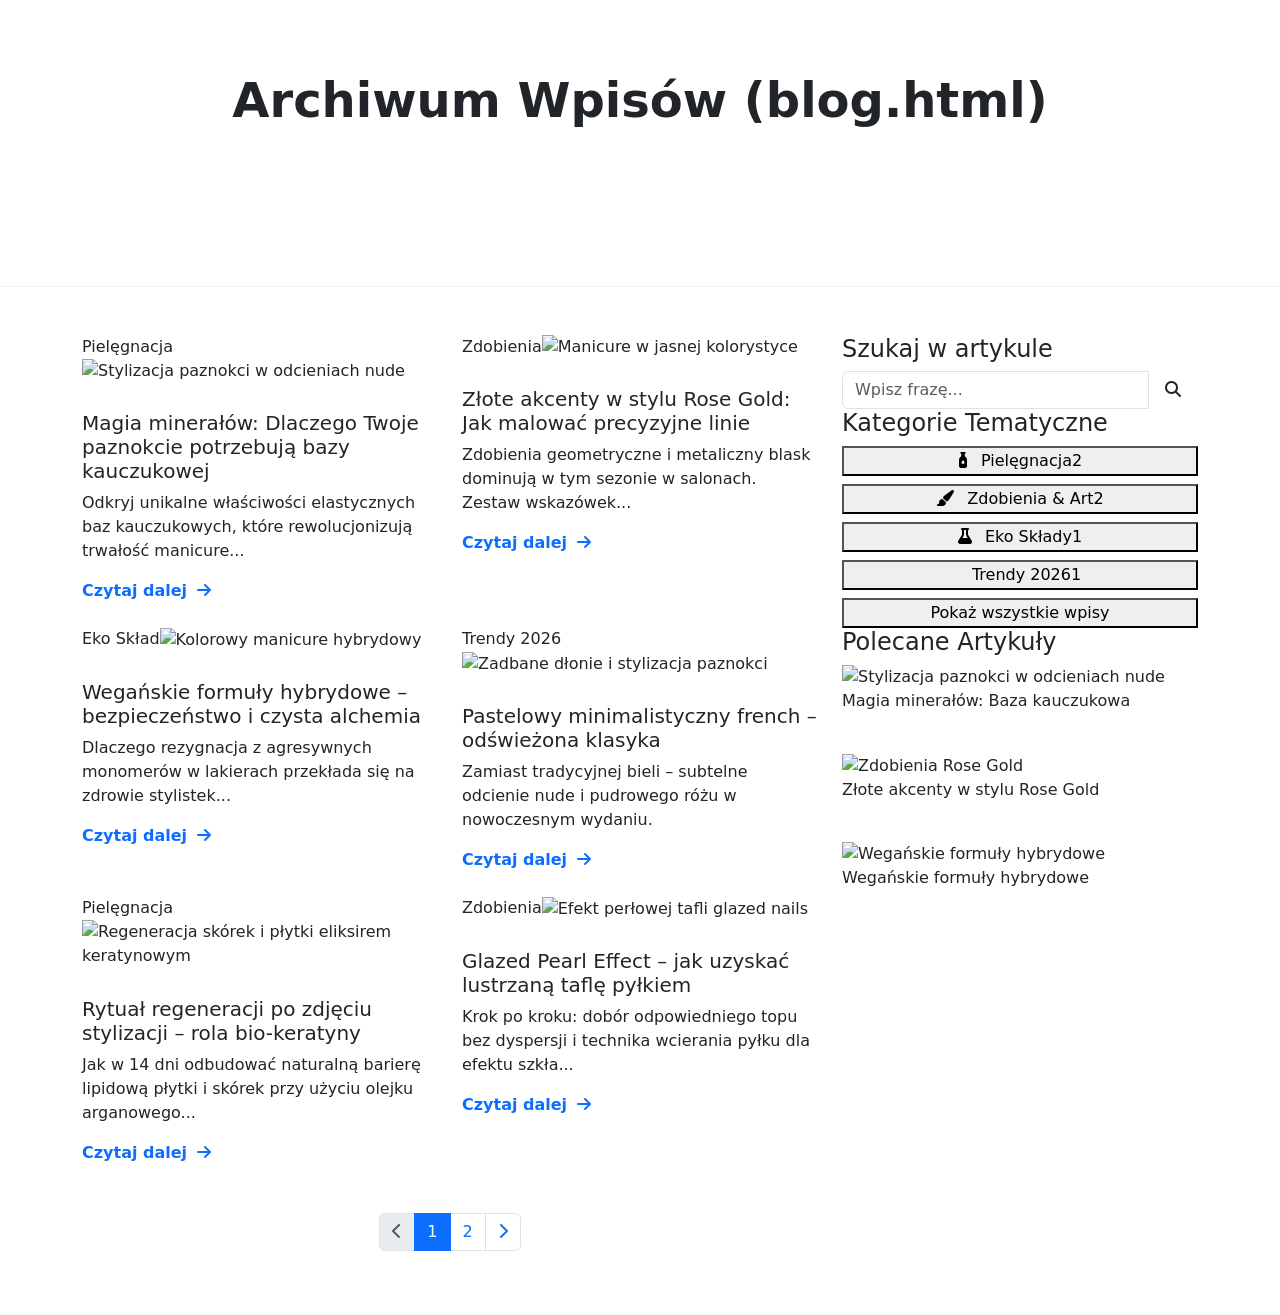
==== blog.html @ ef53402e "Add files via upload" ====
<!DOCTYPE html>
<html lang="pl">
<head>
    <meta charset="UTF-8">
    <meta name="viewport" content="width=device-width, initial-scale=1.0">
    <title>Blog – Nailchemy</title>
    <meta name="description" content="Porady, inspiracje i wiedza o pielęgnacji oraz stylizacji paznokci na blogu Nailchemy.">

    <!-- Bootstrap 5 CSS -->
    <link href="https://cdn.jsdelivr.net/npm/bootstrap@5.3.2/dist/css/bootstrap.min.css" rel="stylesheet">
    <!-- FontAwesome -->
    <link rel="stylesheet" href="https://cdnjs.cloudflare.com/ajax/libs/font-awesome/6.4.2/css/all.min.css">
    <!-- Google Fonts -->
    <link rel="preconnect" href="https://fonts.googleapis.com">
    <link rel="preconnect" href="https://fonts.gstatic.com" crossorigin>
    <!-- Style całej strony (jeden wspólny plik) -->
    <link rel="stylesheet" href="css/style.css">

    <meta property="og:type" content="website">
    <meta property="og:title" content="Blog – Nailchemy">
    <meta property="og:description" content="Porady, inspiracje i wiedza o pielęgnacji oraz stylizacji paznokci na blogu Nailchemy.">
    <meta property="og:image" content="https://images.unsplash.com/photo-1632345031435-8727f6897d53?auto=format&amp;fit=crop&amp;w=1200&amp;q=80">
<script type="application/ld+json">{"@context": "https://schema.org", "@type": "Blog", "name": "Blog Nailchemy", "url": "https://nailchemy.pl/blog.html"}</script>
</head>
<body data-page="blog">

    <!-- NAVBAR + panele Kategorie / Koszyk (wstawiane przez js/navbar.js) -->
    <script src="js/navbar.js"></script>

    <!-- ===== TREŚĆ STRONY ===== -->
        <header class="py-5 text-center" style="background: linear-gradient(180deg, rgba(44,34,38,0.7) 0%, var(--bg-dark) 100%); border-bottom: 1px solid rgba(191,142,160,0.15);">
            <div class="container py-4">
                <h1 class="display-5 fw-bold text-accent mb-2">Archiwum Wpisów (blog.html)</h1>
                <p class="lead text-white-50 mx-auto" style="max-width: 650px;">Kompendium wiedzy o nauce paznokci, profesjonalnych zabiegach oraz aktualnych trendach w świecie manicure.</p>
            </div>
        </header>
    
        <main class="container py-5">
            <div class="row g-4">
                <div class="col-lg-8">
                    <div class="row g-4">
                        <!-- Karta 1 -->
                        <div class="col-md-6">
                            <div class="card-alchemy" data-blog-category="pielęgnacja">
                                <div class="card-alchemy-img-wrap"><span class="card-badge">Pielęgnacja</span><img src="img/14.jpg" alt="Stylizacja paznokci w odcieniach nude"></div>
                                <div class="card-alchemy-body">
                                    <div class="text-white-50 mb-2" style="font-size: 0.85rem;"><span><i class="fa-regular fa-calendar me-1"></i> 5 marca 2026</span></div>
                                    <h3 class="card-alchemy-title h5">Magia minerałów: Dlaczego Twoje paznokcie potrzebują bazy kauczukowej</h3>
                                    <p class="card-alchemy-text">Odkryj unikalne właściwości elastycznych baz kauczukowych, które rewolucjonizują trwałość manicure...</p>
                                    <div class="card-alchemy-footer"><a class="text-accent fw-bold text-decoration-none cursor-pointer" href="single.html">Czytaj dalej <i class="fa-solid fa-arrow-right ms-1"></i></a></div>
                                </div>
                            </div>
                        </div>
                        <!-- Karta 2 -->
                        <div class="col-md-6">
                            <div class="card-alchemy" data-blog-category="zdobienia">
                                <div class="card-alchemy-img-wrap"><span class="card-badge">Zdobienia</span><img src="img/10.jpg" alt="Manicure w jasnej kolorystyce"></div>
                                <div class="card-alchemy-body">
                                    <div class="text-white-50 mb-2" style="font-size: 0.85rem;"><span><i class="fa-regular fa-calendar me-1"></i> 28 lutego 2026</span></div>
                                    <h3 class="card-alchemy-title h5">Złote akcenty w stylu Rose Gold: Jak malować precyzyjne linie</h3>
                                    <p class="card-alchemy-text">Zdobienia geometryczne i metaliczny blask dominują w tym sezonie w salonach. Zestaw wskazówek...</p>
                                    <div class="card-alchemy-footer"><a class="text-accent fw-bold text-decoration-none cursor-pointer" href="single-2.html">Czytaj dalej <i class="fa-solid fa-arrow-right ms-1"></i></a></div>
                                </div>
                            </div>
                        </div>
                        <!-- Karta 3 -->
                        <div class="col-md-6">
                            <div class="card-alchemy" data-blog-category="eko-składy">
                                <div class="card-alchemy-img-wrap"><span class="card-badge">Eko Skład</span><img src="img/20.jpg" alt="Kolorowy manicure hybrydowy"></div>
                                <div class="card-alchemy-body">
                                    <div class="text-white-50 mb-2" style="font-size: 0.85rem;"><span><i class="fa-regular fa-calendar me-1"></i> 20 lutego 2026</span></div>
                                    <h3 class="card-alchemy-title h5">Wegańskie formuły hybrydowe – bezpieczeństwo i czysta alchemia</h3>
                                    <p class="card-alchemy-text">Dlaczego rezygnacja z agresywnych monomerów w lakierach przekłada się na zdrowie stylistek...</p>
                                    <div class="card-alchemy-footer"><a class="text-accent fw-bold text-decoration-none cursor-pointer" href="single-3.html">Czytaj dalej <i class="fa-solid fa-arrow-right ms-1"></i></a></div>
                                </div>
                            </div>
                        </div>
                        <!-- Karta 4 -->
                        <div class="col-md-6">
                            <div class="card-alchemy" data-blog-category="trendy">
                                <div class="card-alchemy-img-wrap"><span class="card-badge">Trendy 2026</span><img src="img/3.jpeg" alt="Zadbane dłonie i stylizacja paznokci"></div>
                                <div class="card-alchemy-body">
                                    <div class="text-white-50 mb-2" style="font-size: 0.85rem;"><span><i class="fa-regular fa-calendar me-1"></i> 14 lutego 2026</span></div>
                                    <h3 class="card-alchemy-title h5">Pastelowy minimalistyczny french – odświeżona klasyka</h3>
                                    <p class="card-alchemy-text">Zamiast tradycyjnej bieli – subtelne odcienie nude i pudrowego różu w nowoczesnym wydaniu.</p>
                                    <div class="card-alchemy-footer"><a class="text-accent fw-bold text-decoration-none cursor-pointer" href="single.html">Czytaj dalej <i class="fa-solid fa-arrow-right ms-1"></i></a></div>
                                </div>
                            </div>
                        </div>
                        <!-- Karta 5 -->
                        <div class="col-md-6">
                            <div class="card-alchemy" data-blog-category="pielęgnacja">
                                <div class="card-alchemy-img-wrap"><span class="card-badge">Pielęgnacja</span><img src="img/7.jpeg" alt="Regeneracja skórek i płytki eliksirem keratynowym"></div>
                                <div class="card-alchemy-body">
                                    <div class="text-white-50 mb-2" style="font-size: 0.85rem;"><span><i class="fa-regular fa-calendar me-1"></i> 6 lutego 2026</span></div>
                                    <h3 class="card-alchemy-title h5">Rytuał regeneracji po zdjęciu stylizacji – rola bio-keratyny</h3>
                                    <p class="card-alchemy-text">Jak w 14 dni odbudować naturalną barierę lipidową płytki i skórek przy użyciu olejku arganowego...</p>
                                    <div class="card-alchemy-footer"><a class="text-accent fw-bold text-decoration-none cursor-pointer" href="single.html">Czytaj dalej <i class="fa-solid fa-arrow-right ms-1"></i></a></div>
                                </div>
                            </div>
                        </div>
                        <!-- Karta 6 -->
                        <div class="col-md-6">
                            <div class="card-alchemy" data-blog-category="zdobienia">
                                <div class="card-alchemy-img-wrap"><span class="card-badge">Zdobienia</span><img src="img/27.jpg" alt="Efekt perłowej tafli glazed nails"></div>
                                <div class="card-alchemy-body">
                                    <div class="text-white-50 mb-2" style="font-size: 0.85rem;"><span><i class="fa-regular fa-calendar me-1"></i> 29 stycznia 2026</span></div>
                                    <h3 class="card-alchemy-title h5">Glazed Pearl Effect – jak uzyskać lustrzaną taflę pyłkiem</h3>
                                    <p class="card-alchemy-text">Krok po kroku: dobór odpowiedniego topu bez dyspersji i technika wcierania pyłku dla efektu szkła...</p>
                                    <div class="card-alchemy-footer"><a class="text-accent fw-bold text-decoration-none cursor-pointer" href="single-2.html">Czytaj dalej <i class="fa-solid fa-arrow-right ms-1"></i></a></div>
                                </div>
                            </div>
                        </div>
                    </div>
    
                    <nav aria-label="Paginacja" class="mt-5">
                        <ul class="pagination justify-content-center">
                            <li class="page-item disabled"><a class="page-link" href="#"><i class="fa-solid fa-chevron-left"></i></a></li>
                            <li class="page-item active"><a class="page-link" href="#">1</a></li>
                            <li class="page-item"><a class="page-link" href="#">2</a></li>
                            <li class="page-item"><a class="page-link" href="#"><i class="fa-solid fa-chevron-right"></i></a></li>
                        </ul>
                    </nav>
                </div>
    
                <!-- Pasek Boczny (<aside>) -->
                <div class="col-lg-4">
                    <div class="sidebar-box">
                        <h4 class="sidebar-title">Szukaj w artykule</h4>
                        <div class="input-group">
                            <input type="text" class="form-control" placeholder="Wpisz frazę...">
                            <button class="btn btn-hero-solid px-3" type="button"><i class="fa-solid fa-magnifying-glass"></i></button>
                        </div>
                    </div>
    
                    <div class="sidebar-box">
                        <h4 class="sidebar-title">Kategorie Tematyczne</h4>
                        <div class="d-flex flex-column gap-2">
                            <button type="button" class="category-badge-item blog-category-filter" data-blog-filter="pielęgnacja"><span><i class="fa-solid fa-bottle-droplet me-2 text-accent"></i> Pielęgnacja</span><span class="badge-count">2</span></button>
                            <button type="button" class="category-badge-item blog-category-filter" data-blog-filter="zdobienia"><span><i class="fa-solid fa-paint-brush me-2 text-accent"></i> Zdobienia & Art</span><span class="badge-count">2</span></button>
                            <button type="button" class="category-badge-item blog-category-filter" data-blog-filter="eko-składy"><span><i class="fa-solid fa-flask me-2 text-accent"></i> Eko Składy</span><span class="badge-count">1</span></button>
                            <button type="button" class="category-badge-item blog-category-filter" data-blog-filter="trendy"><span><i class="fa-solid fa-sparkles me-2 text-accent"></i> Trendy 2026</span><span class="badge-count">1</span></button>
                            <button type="button" class="blog-category-clear" data-blog-filter="all">Pokaż wszystkie wpisy</button>
                        </div>
                    </div>
    
                    <div class="sidebar-box">
                        <h4 class="sidebar-title">Polecane Artykuły</h4>
                        <div class="sidebar-featured-item mb-3" onclick="location.href='single.html'">
                            <img src="img/16.jpg" class="sidebar-featured-img" alt="Stylizacja paznokci w odcieniach nude">
                            <div><div class="sidebar-featured-title">Magia minerałów: Baza kauczukowa</div><small class="text-white-50">5 marca 2026</small></div>
                        </div>
                        <div class="sidebar-featured-item mb-3" onclick="location.href='single-2.html'">
                            <img src="img/23.jpeg" class="sidebar-featured-img" alt="Zdobienia Rose Gold">
                            <div><div class="sidebar-featured-title">Złote akcenty w stylu Rose Gold</div><small class="text-white-50">28 lutego 2026</small></div>
                        </div>
                        <div class="sidebar-featured-item" onclick="location.href='single-3.html'">
                            <img src="img/1.jpg" class="sidebar-featured-img" alt="Wegańskie formuły hybrydowe">
                            <div><div class="sidebar-featured-title">Wegańskie formuły hybrydowe</div><small class="text-white-50">20 lutego 2026</small></div>
                        </div>
                    </div>
                </div>
            </div>
        </main>

    <!-- STOPKA (wstawiana przez js/footer.js) -->
    <script src="js/footer.js"></script>

    <!-- Bootstrap 5 JS -->
    <script src="https://cdn.jsdelivr.net/npm/bootstrap@5.3.2/dist/js/bootstrap.bundle.min.js"></script>
    <!-- Wspólne skrypty (modal powiadomień, helpery) -->
    <script src="js/main.js"></script>
    <script src="js/cart.js"></script>
    <script src="js/blog.js"></script>
</body>
</html>
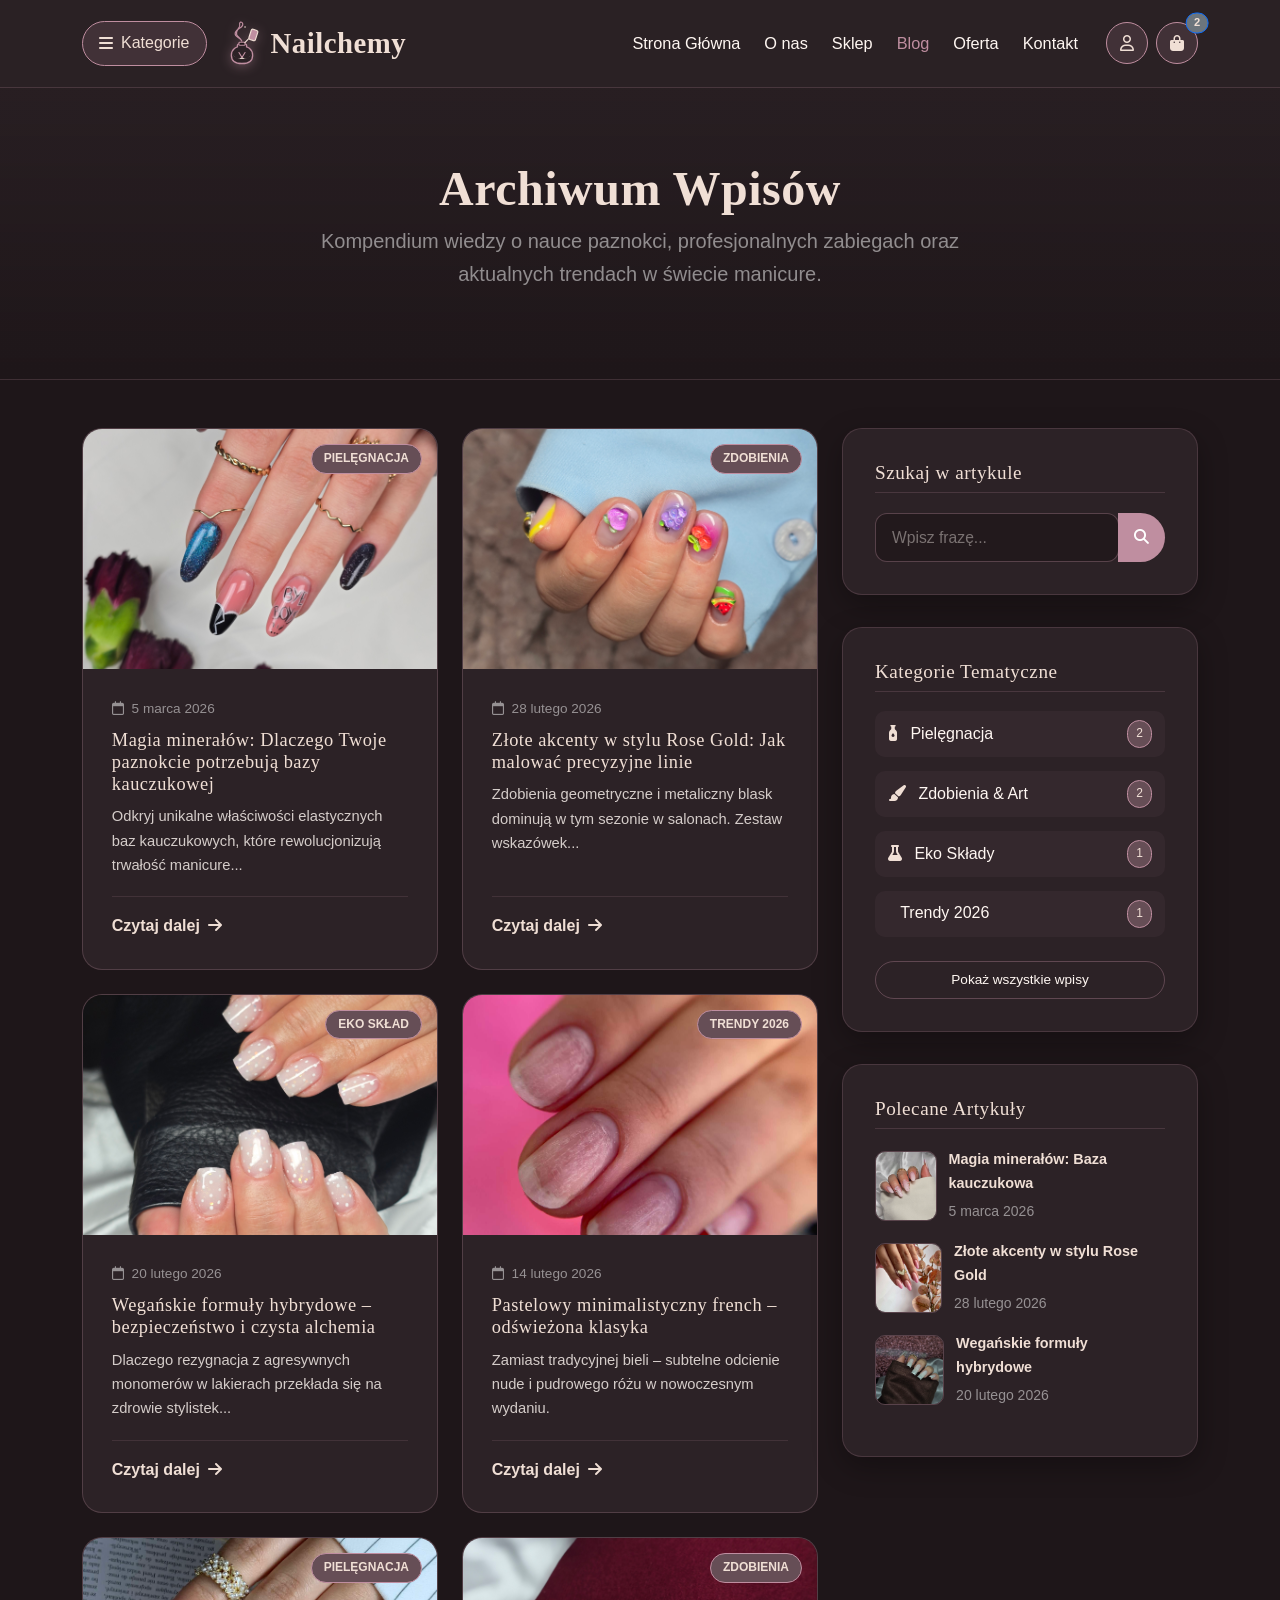
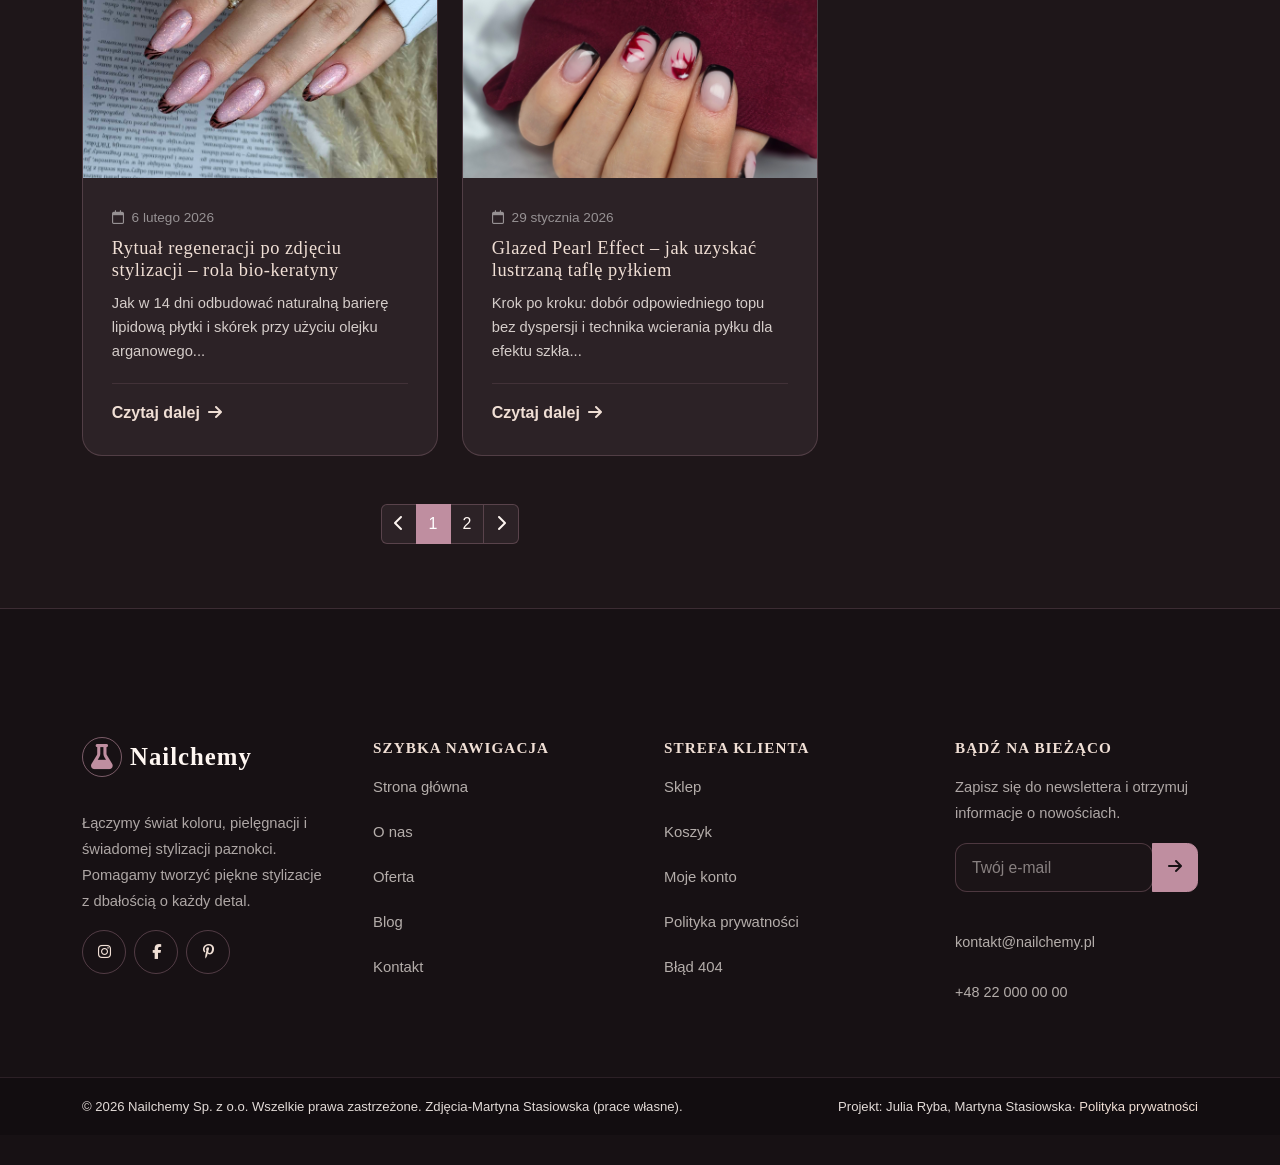
==== commit 9ec1f895: "blog naprawiony" ====
--- a/blog.html
+++ b/blog.html
@@ -30,7 +30,7 @@
     <!-- ===== TREŚĆ STRONY ===== -->
         <header class="py-5 text-center" style="background: linear-gradient(180deg, rgba(44,34,38,0.7) 0%, var(--bg-dark) 100%); border-bottom: 1px solid rgba(191,142,160,0.15);">
             <div class="container py-4">
-                <h1 class="display-5 fw-bold text-accent mb-2">Archiwum Wpisów (blog.html)</h1>
+                <h1 class="display-5 fw-bold text-accent mb-2">Archiwum Wpisów</h1>
                 <p class="lead text-white-50 mx-auto" style="max-width: 650px;">Kompendium wiedzy o nauce paznokci, profesjonalnych zabiegach oraz aktualnych trendach w świecie manicure.</p>
             </div>
         </header>
--- a/css/style.css
+++ b/css/style.css
@@ -0,0 +1,2040 @@
+:root {
+    --primary-color: #BF8EA0;   /* Rose Dusty Gold */
+    --secondary-color: #664E56; /* Deep Warm Plum */
+    --accent-color: #F0DFD5;    /* Soft Cream Nude */
+    --text-color: #fff7f2;      /* Soft Silk Off-White */
+    --bg-dark: #1E1619;         /* Deep Background */
+    --bg-card: #2C2226;         /* Card Background */
+    --bg-glass: rgba(44, 34, 38, 0.94);
+    --font-heading: 'Palatino', 'URW Palladio L', serif;
+    --font-body: 'Gill Sans', 'Gill Sans MT', Calibri, sans-serif;
+    --transition-smooth: all 0.35s cubic-bezier(0.4, 0, 0.2, 1);
+    --box-shadow-glow: 0 10px 30px rgba(191, 142, 160, 0.25);
+}
+
+html {
+    scroll-behavior: smooth;
+    font-size: 16px;
+}
+
+body {
+    background-color: var(--bg-dark);
+    color: var(--text-color);
+    font-family: var(--font-body);
+    line-height: 1.65;
+    overflow-x: hidden;
+}
+
+h1, h2, h3, h4, h5, h6, .navbar-brand {
+    font-family: var(--font-heading);
+    color: var(--text-color);
+    letter-spacing: 0.5px;
+}
+
+p {
+    color: rgba(255, 247, 242, 0.88);
+}
+
+.text-accent {
+    color: var(--accent-color) !important;
+}
+
+.text-primary-brand {
+    color: var(--primary-color) !important;
+}
+
+/* Sekcja Title Wrapper */
+.section-title-wrapper {
+    text-align: center;
+    margin-bottom: 3.5rem;
+    position: relative;
+}
+
+.section-title-wrapper h2 {
+    font-size: 2.3rem;
+    font-weight: 700;
+    display: inline-block;
+    position: relative;
+}
+
+.section-title-wrapper h2::after {
+    content: '';
+    display: block;
+    width: 65px;
+    height: 3px;
+    background: linear-gradient(90deg, var(--primary-color), var(--accent-color));
+    margin: 12px auto 0 auto;
+    border-radius: 2px;
+}
+
+/* Nawigacja Główna */
+.navbar-custom {
+    background-color: var(--bg-glass);
+    backdrop-filter: blur(12px);
+    -webkit-backdrop-filter: blur(12px);
+    border-bottom: 1px solid rgba(191, 142, 160, 0.2);
+    padding: 0.9rem 0;
+    transition: var(--transition-smooth);
+    z-index: 1040;
+}
+
+.btn-categories-trigger {
+    background: rgba(191, 142, 160, 0.15);
+    border: 1px solid var(--primary-color);
+    color: var(--accent-color);
+    padding: 8px 16px;
+    border-radius: 50px;
+    font-weight: 500;
+    display: inline-flex;
+    align-items: center;
+    gap: 8px;
+    transition: var(--transition-smooth);
+    cursor: pointer;
+}
+
+.btn-categories-trigger:hover {
+    background: var(--primary-color);
+    color: #fff;
+    box-shadow: 0 4px 15px rgba(191, 142, 160, 0.3);
+}
+
+.brand-logo-svg {
+    width: 38px;
+    height: 48px;
+    display: inline-block;
+    vertical-align: middle;
+    filter: drop-shadow(0 2px 6px rgba(191, 142, 160, 0.4));
+    transition: var(--transition-smooth);
+}
+
+.navbar-brand:hover .brand-logo-svg {
+    transform: scale(1.08) rotate(-3deg);
+    filter: drop-shadow(0 0 12px rgba(240, 223, 213, 0.7));
+}
+
+.navbar-brand {
+    font-size: 1.8rem;
+    font-weight: 700;
+    color: var(--accent-color) !important;
+    display: flex;
+    align-items: center;
+    gap: 10px;
+    cursor: pointer;
+}
+
+.nav-link {
+    color: var(--text-color) !important;
+    font-size: 1.02rem;
+    font-weight: 500;
+    margin: 0 4px;
+    cursor: pointer;
+    transition: var(--transition-smooth);
+}
+
+.nav-link:hover, .nav-link.active {
+    color: var(--accent-color) !important;
+}
+
+/* Ikony Akcji E-Commerce w Navbarze (Konto & Koszyk z badge '2') */
+.nav-ecommerce-icon {
+    background: rgba(191, 142, 160, 0.15);
+    border: 1px solid var(--primary-color);
+    color: var(--accent-color);
+    width: 42px;
+    height: 42px;
+    border-radius: 50%;
+    display: inline-flex;
+    align-items: center;
+    justify-content: center;
+    transition: var(--transition-smooth);
+    text-decoration: none;
+    cursor: pointer;
+}
+
+.nav-ecommerce-icon:hover {
+    background: var(--primary-color);
+    color: #fff;
+    box-shadow: 0 4px 15px rgba(191, 142, 160, 0.3);
+    transform: translateY(-2px);
+}
+
+/* Offcanvas Drawers */
+.offcanvas-custom {
+    background-color: var(--bg-card);
+    color: var(--text-color);
+    border-color: rgba(191, 142, 160, 0.3);
+    width: 380px !important;
+    max-width: 85vw;
+}
+
+.offcanvas-header {
+    border-bottom: 1px solid rgba(191, 142, 160, 0.25);
+    padding: 1.5rem;
+    background-color: rgba(30, 22, 25, 0.5);
+}
+
+.offcanvas-title {
+    font-family: var(--font-heading);
+    color: var(--accent-color);
+    font-size: 1.35rem;
+    display: flex;
+    align-items: center;
+    gap: 10px;
+}
+
+.category-group-title {
+    font-family: var(--font-heading);
+    color: var(--accent-color);
+    font-size: 1.05rem;
+    font-weight: 700;
+    margin-top: 1rem;
+    margin-bottom: 0.5rem;
+    padding-bottom: 4px;
+    border-bottom: 1px solid rgba(191, 142, 160, 0.2);
+    display: flex;
+    align-items: center;
+    gap: 8px;
+}
+
+.category-item-link {
+    color: rgba(255, 247, 242, 0.85);
+    text-decoration: none;
+    display: block;
+    padding: 6px 10px;
+    border-radius: 8px;
+    font-size: 0.92rem;
+    transition: var(--transition-smooth);
+    cursor: pointer;
+}
+
+.category-item-link:hover {
+    background: rgba(191, 142, 160, 0.15);
+    color: var(--accent-color);
+    padding-left: 14px;
+}
+
+/* Cart Drawer Items */
+.cart-drawer-item {
+    display: flex;
+    align-items: center;
+    gap: 14px;
+    padding: 14px 0;
+    border-bottom: 1px solid rgba(191, 142, 160, 0.15);
+}
+
+.cart-drawer-img {
+    width: 65px;
+    height: 65px;
+    border-radius: 12px;
+    object-fit: cover;
+    border: 1px solid rgba(191, 142, 160, 0.3);
+}
+
+.cart-drawer-info {
+    flex-grow: 1;
+}
+
+.cart-drawer-name {
+    font-size: 0.95rem;
+    font-weight: 600;
+    color: var(--accent-color);
+    margin-bottom: 3px;
+}
+
+.cart-drawer-price {
+    font-size: 0.9rem;
+    color: var(--text-color);
+}
+
+.cart-qty-btn {
+    background: rgba(102, 78, 86, 0.4);
+    border: 1px solid rgba(191, 142, 160, 0.3);
+    color: #fff;
+    width: 26px;
+    height: 26px;
+    border-radius: 50%;
+    display: inline-flex;
+    align-items: center;
+    justify-content: center;
+    cursor: pointer;
+    font-size: 0.8rem;
+    transition: var(--transition-smooth);
+}
+
+.cart-qty-btn:hover {
+    background: var(--primary-color);
+}
+
+.cart-remove-btn {
+    color: #ff6b6b;
+    background: none;
+    border: none;
+    cursor: pointer;
+    font-size: 0.9rem;
+    padding: 4px;
+    transition: var(--transition-smooth);
+}
+
+.cart-remove-btn:hover {
+    color: #ff4d4d;
+    transform: scale(1.1);
+}
+
+.cart-drawer-footer {
+    border-top: 1px solid rgba(191, 142, 160, 0.25);
+    padding: 1.5rem;
+    background-color: rgba(30, 22, 25, 0.6);
+}
+
+/* Hero Section */
+#hero {
+    position: relative;
+    padding: 160px 0 120px 0;
+    background: linear-gradient(90deg, rgba(30, 22, 25, 0.88) 0%, rgba(30, 22, 25, 0.65) 50%, rgba(30, 22, 25, 0.35) 100%), 
+                url("../img/1.jpg") center/cover no-repeat;
+    overflow: hidden;
+    min-height: 85vh;
+    display: flex;
+    align-items: center;
+}
+
+.hero-top-tag {
+    font-size: 0.82rem;
+    letter-spacing: 2.5px;
+    text-transform: uppercase;
+    color: rgba(240, 223, 213, 0.7);
+    font-weight: 600;
+    margin-bottom: 1rem;
+}
+
+.hero-title {
+    font-size: clamp(3.2rem, 6vw, 5.2rem);
+    font-weight: 400;
+    line-height: 1.05;
+    margin-bottom: 0.8rem;
+    color: #ffffff;
+    font-family: var(--font-heading);
+}
+
+.hero-subtitle-italic {
+    font-size: clamp(1.3rem, 2.5vw, 1.8rem);
+    font-style: italic;
+    font-family: var(--font-heading);
+    color: var(--accent-color);
+    margin-bottom: 1.8rem;
+    font-weight: 400;
+}
+
+.hero-description {
+    font-size: 0.98rem;
+    margin-bottom: 2.5rem;
+    max-width: 540px;
+    color: rgba(255, 247, 242, 0.85);
+    line-height: 1.7;
+}
+
+.btn-hero-solid {
+    background-color: var(--primary-color);
+    color: #ffffff;
+    border: none;
+    padding: 13px 32px;
+    font-weight: 600;
+    border-radius: 50px;
+    font-size: 0.95rem;
+    transition: var(--transition-smooth);
+    text-decoration: none;
+    display: inline-block;
+    cursor: pointer;
+}
+
+.btn-hero-solid:hover {
+    background-color: #cb9ab0;
+    color: #ffffff;
+    transform: translateY(-2px);
+    box-shadow: 0 6px 20px rgba(191, 142, 160, 0.4);
+}
+
+.btn-hero-outline {
+    background: transparent;
+    color: #ffffff;
+    border: 1px solid rgba(255, 255, 255, 0.6);
+    padding: 13px 32px;
+    font-weight: 500;
+    border-radius: 50px;
+    font-size: 0.95rem;
+    transition: var(--transition-smooth);
+    text-decoration: none;
+    display: inline-block;
+    cursor: pointer;
+}
+
+.btn-hero-outline:hover {
+    background: rgba(255, 255, 255, 0.1);
+    color: #ffffff;
+    border-color: #ffffff;
+    transform: translateY(-2px);
+}
+
+/* About & Stats */
+.about-content {
+    background: var(--bg-card);
+    border: 1px solid rgba(191, 142, 160, 0.15);
+    border-radius: 24px;
+    padding: 2.5rem;
+    box-shadow: 0 10px 30px rgba(0,0,0,0.3);
+    height: 100%;
+}
+
+.about-stat-box {
+    background: rgba(102, 78, 86, 0.25);
+    border: 1px solid rgba(191, 142, 160, 0.2);
+    border-radius: 16px;
+    padding: 1.2rem;
+    text-align: center;
+    transition: var(--transition-smooth);
+}
+
+.about-stat-box:hover {
+    border-color: var(--primary-color);
+    transform: translateY(-4px);
+    background: rgba(102, 78, 86, 0.4);
+}
+
+.about-stat-number {
+    font-family: var(--font-heading);
+    font-size: 2.2rem;
+    font-weight: 700;
+    color: var(--accent-color);
+    margin-bottom: 2px;
+}
+
+.about-stat-label {
+    font-size: 0.88rem;
+    color: rgba(255, 247, 242, 0.75);
+    text-transform: uppercase;
+    letter-spacing: 1px;
+}
+
+.about-img-container {
+    position: relative;
+    border-radius: 24px;
+    overflow: hidden;
+    height: 100%;
+    min-height: 380px;
+    border: 1px solid rgba(191, 142, 160, 0.2);
+}
+
+.about-img-container img {
+    width: 100%;
+    height: 100%;
+    object-fit: cover;
+}
+
+/* E-Commerce Cards & Product Cards */
+.bestseller-card, .card-alchemy, .product-card-ecommerce {
+    background: var(--bg-card);
+    border: 1px solid rgba(191, 142, 160, 0.25);
+    border-radius: 20px;
+    overflow: hidden;
+    transition: var(--transition-smooth);
+    height: 100%;
+    display: flex;
+    flex-direction: column;
+}
+
+.bestseller-card:hover, .card-alchemy:hover, .product-card-ecommerce:hover {
+    transform: translateY(-6px);
+    border-color: var(--primary-color);
+    box-shadow: var(--box-shadow-glow);
+}
+
+.bestseller-img-box, .card-alchemy-img-wrap, .product-card-img-wrap {
+    position: relative;
+    height: 240px;
+    overflow: hidden;
+    background: #140E10;
+}
+
+.bestseller-img-box img, .card-alchemy-img-wrap img, .product-card-img-wrap img {
+    width: 100%;
+    height: 100%;
+    object-fit: cover;
+    transition: transform 0.5s ease;
+}
+
+.bestseller-card:hover .bestseller-img-box img, .card-alchemy:hover .card-alchemy-img-wrap img, .product-card-ecommerce:hover .product-card-img-wrap img {
+    transform: scale(1.07);
+}
+
+.bestseller-tag, .card-badge, .product-badge-promo {
+    position: absolute;
+    top: 15px;
+    left: 15px;
+    background: rgba(30, 22, 25, 0.85);
+    backdrop-filter: blur(6px);
+    color: var(--accent-color);
+    border: 1px solid var(--primary-color);
+    font-size: 0.75rem;
+    font-weight: 700;
+    padding: 4px 12px;
+    border-radius: 50px;
+    text-transform: uppercase;
+}
+
+.card-badge, .product-badge-promo {
+    left: auto;
+    right: 15px;
+    background: var(--secondary-color);
+}
+
+.bestseller-body, .card-alchemy-body, .product-card-body {
+    padding: 1.8rem;
+    display: flex;
+    flex-direction: column;
+    flex-grow: 1;
+}
+
+.bestseller-title, .card-alchemy-title, .product-title-ec {
+    font-size: 1.15rem;
+    color: var(--accent-color);
+    margin-bottom: 0.6rem;
+    font-family: var(--font-heading);
+}
+
+.bestseller-desc, .card-alchemy-text {
+    font-size: 0.92rem;
+    color: rgba(255, 247, 242, 0.8);
+    margin-bottom: 1.2rem;
+    flex-grow: 1;
+}
+
+.bestseller-action, .card-alchemy-footer {
+    display: flex;
+    align-items: center;
+    justify-content: space-between;
+    border-top: 1px solid rgba(191, 142, 160, 0.15);
+    padding-top: 1rem;
+}
+
+.product-rating {
+    color: #f39c12;
+    font-size: 0.85rem;
+    margin-bottom: 0.5rem;
+}
+
+.product-price-box {
+    display: flex;
+    align-items: baseline;
+    gap: 10px;
+    margin-bottom: 1.2rem;
+}
+
+.product-current-price {
+    font-size: 1.2rem;
+    font-weight: 700;
+    color: var(--text-color);
+}
+
+.product-old-price {
+    font-size: 0.95rem;
+    color: rgba(255, 247, 242, 0.5);
+    text-decoration: line-through;
+}
+
+/* Offer Cards */
+.offer-card {
+    background-color: var(--bg-card);
+    border: 1px solid rgba(191, 142, 160, 0.2);
+    border-radius: 20px;
+    padding: 2.2rem 2rem 1.8rem 2rem;
+    height: 100%;
+    display: flex;
+    flex-direction: column;
+    transition: var(--transition-smooth);
+    position: relative;
+}
+
+.offer-card:hover {
+    transform: translateY(-6px);
+    box-shadow: 0 12px 30px rgba(0,0,0,0.4);
+}
+
+.offer-card-featured {
+    background-color: var(--accent-color);
+    color: var(--bg-dark);
+}
+
+.offer-card-featured p,
+.offer-card-featured .offer-price,
+.offer-card-featured .offer-arrow,
+.offer-card-featured .offer-title {
+    color: var(--bg-dark) !important;
+}
+
+.offer-icon-circle {
+    width: 54px;
+    height: 54px;
+    border-radius: 50%;
+    background: rgba(191, 142, 160, 0.25);
+    color: var(--text-color);
+    display: inline-flex;
+    align-items: center;
+    justify-content: center;
+    font-size: 1.25rem;
+    margin-bottom: 1.8rem;
+}
+
+.offer-card-featured .offer-icon-circle {
+    background: var(--secondary-color);
+    color: var(--accent-color);
+}
+
+.offer-bestseller-badge {
+    position: absolute;
+    top: 2rem;
+    left: 2rem;
+    background-color: var(--secondary-color);
+    color: #fff;
+    font-size: 0.72rem;
+    font-weight: 700;
+    letter-spacing: 1.5px;
+    padding: 4px 14px;
+    border-radius: 50px;
+    text-transform: uppercase;
+}
+
+.offer-title {
+    font-family: var(--font-heading);
+    font-size: 1.6rem;
+    font-weight: 500;
+    margin-bottom: 1rem;
+}
+
+.offer-desc {
+    font-size: 0.95rem;
+    line-height: 1.6;
+    margin-bottom: 2.5rem;
+    flex-grow: 1;
+}
+
+.offer-footer {
+    display: flex;
+    align-items: center;
+    justify-content: space-between;
+    border-top: 1px solid rgba(191, 142, 160, 0.15);
+    padding-top: 1.2rem;
+    margin-top: auto;
+}
+
+.offer-price {
+    font-size: 1.05rem;
+    font-weight: 600;
+    color: var(--text-color);
+}
+
+.offer-arrow {
+    font-size: 1.2rem;
+    color: var(--text-color);
+    transition: var(--transition-smooth);
+}
+
+.offer-card:hover .offer-arrow {
+    transform: translateX(5px);
+}
+
+/* Sidebar & Blog Components */
+.sidebar-box, .sticky-summary-box {
+    background: var(--bg-card);
+    border: 1px solid rgba(191, 142, 160, 0.2);
+    border-radius: 20px;
+    padding: 2rem;
+    margin-bottom: 2rem;
+    box-shadow: 0 10px 30px rgba(0,0,0,0.3);
+}
+
+.sticky-summary-box {
+    position: sticky;
+    top: 110px;
+}
+
+.sidebar-title {
+    font-size: 1.2rem;
+    color: var(--accent-color);
+    margin-bottom: 1.2rem;
+    padding-bottom: 8px;
+    border-bottom: 1px solid rgba(191, 142, 160, 0.2);
+}
+
+.category-badge-item {
+    display: flex;
+    justify-content: space-between;
+    align-items: center;
+    padding: 8px 12px;
+    border-radius: 10px;
+    color: var(--text-color);
+    text-decoration: none;
+    transition: var(--transition-smooth);
+    margin-bottom: 6px;
+    background: rgba(102, 78, 86, 0.15);
+    cursor: pointer;
+}
+
+.category-badge-item:hover {
+    background: rgba(191, 142, 160, 0.25);
+    color: var(--accent-color);
+    padding-left: 16px;
+}
+
+.badge-count {
+    background-color: var(--secondary-color);
+    color: var(--accent-color);
+    border: 1px solid var(--primary-color);
+    font-size: 0.75rem;
+    padding: 3px 8px;
+    border-radius: 50px;
+}
+
+.sidebar-featured-item {
+    display: flex;
+    gap: 12px;
+    align-items: center;
+    margin-bottom: 1rem;
+    text-decoration: none;
+    cursor: pointer;
+    transition: var(--transition-smooth);
+}
+
+.sidebar-featured-item:hover {
+    opacity: 0.85;
+}
+
+.sidebar-featured-img {
+    width: 70px;
+    height: 70px;
+    border-radius: 10px;
+    object-fit: cover;
+    border: 1px solid rgba(191, 142, 160, 0.3);
+}
+
+.sidebar-featured-title {
+    font-size: 0.9rem;
+    color: var(--accent-color);
+    font-weight: 600;
+    margin-bottom: 2px;
+}
+
+/* Single Article View */
+.article-container {
+    max-width: 840px;
+    margin: 0 auto;
+    background: var(--bg-card);
+    border: 1px solid rgba(191, 142, 160, 0.2);
+    border-radius: 24px;
+    padding: 3rem;
+    box-shadow: 0 15px 40px rgba(0,0,0,0.4);
+}
+
+.article-lead {
+    font-size: 1.25rem;
+    font-family: var(--font-heading);
+    color: var(--accent-color);
+    font-style: italic;
+    line-height: 1.6;
+    margin-bottom: 2rem;
+    border-left: 4px solid var(--primary-color);
+    padding-left: 1.2rem;
+}
+
+.table-alchemy {
+    color: var(--text-color);
+    border-color: rgba(191, 142, 160, 0.25);
+}
+
+.table-alchemy th {
+    background-color: var(--secondary-color);
+    color: var(--accent-color);
+    border-color: rgba(191, 142, 160, 0.3);
+}
+
+.table-alchemy td {
+    background-color: rgba(30, 22, 25, 0.6);
+    color: rgba(255, 247, 242, 0.9);
+    border-color: rgba(191, 142, 160, 0.2);
+}
+
+.author-box {
+    background: rgba(102, 78, 86, 0.25);
+    border: 1px solid rgba(191, 142, 160, 0.3);
+    border-radius: 16px;
+    padding: 2rem;
+    display: flex;
+    align-items: center;
+    gap: 20px;
+    margin: 3rem 0;
+}
+
+.author-avatar {
+    width: 90px;
+    height: 90px;
+    border-radius: 50%;
+    object-fit: cover;
+    border: 2px solid var(--primary-color);
+    flex-shrink: 0;
+}
+
+.comment-card {
+    background: rgba(30, 22, 25, 0.7);
+    border: 1px solid rgba(191, 142, 160, 0.2);
+    border-radius: 16px;
+    padding: 1.5rem;
+    margin-bottom: 1.2rem;
+}
+
+.cart-table-img {
+    width: 75px;
+    height: 75px;
+    border-radius: 12px;
+    object-fit: cover;
+    border: 1px solid rgba(191, 142, 160, 0.25);
+}
+
+.account-sidebar {
+    background: var(--bg-card);
+    border: 1px solid rgba(191, 142, 160, 0.2);
+    border-radius: 20px;
+    padding: 1.5rem;
+}
+
+.account-sidebar .nav-link {
+    color: rgba(255, 247, 242, 0.85);
+    padding: 12px 16px;
+    border-radius: 12px;
+    margin-bottom: 6px;
+    transition: var(--transition-smooth);
+    cursor: pointer;
+}
+
+.account-sidebar .nav-link:hover,
+.account-sidebar .nav-link.active {
+    background: rgba(191, 142, 160, 0.2);
+    color: var(--accent-color);
+    padding-left: 20px;
+}
+
+/* Forms & Inputs */
+.form-control, .form-select {
+    background-color: rgba(30, 22, 25, 0.7) !important;
+    border: 1px solid rgba(191, 142, 160, 0.3) !important;
+    color: var(--text-color) !important;
+    border-radius: 12px !important;
+    padding: 12px 16px !important;
+    font-size: 0.98rem;
+    transition: var(--transition-smooth);
+}
+
+.form-control:focus, .form-select:focus {
+    background-color: rgba(30, 22, 25, 0.9) !important;
+    border-color: var(--primary-color) !important;
+    box-shadow: 0 0 0 0.25rem rgba(191, 142, 160, 0.25) !important;
+}
+
+.form-control::placeholder {
+    color: rgba(255, 247, 242, 0.4);
+}
+
+.form-label {
+    font-weight: 500;
+    color: var(--accent-color);
+    margin-bottom: 6px;
+    font-size: 0.95rem;
+}
+
+/* Footer */
+footer {
+    background-color: #140E10;
+    border-top: 1px solid rgba(191, 142, 160, 0.2);
+    padding: 70px 0 30px 0;
+    color: rgba(255, 247, 242, 0.7);
+    font-size: 0.93rem;
+}
+
+.footer-brand {
+    font-size: 1.8rem;
+    font-family: var(--font-heading);
+    color: var(--accent-color);
+    font-weight: 700;
+    margin-bottom: 1rem;
+    display: inline-block;
+    text-decoration: none;
+    cursor: pointer;
+}
+
+.footer-links-list {
+    list-style: none;
+    padding: 0;
+    margin: 0;
+}
+
+.footer-links-list li {
+    margin-bottom: 10px;
+}
+
+.footer-links-list a {
+    color: rgba(255, 247, 242, 0.7);
+    text-decoration: none;
+    transition: var(--transition-smooth);
+    cursor: pointer;
+}
+
+.footer-links-list a:hover {
+    color: var(--accent-color);
+    padding-left: 5px;
+}
+
+.footer-bottom {
+    border-top: 1px solid rgba(255, 255, 255, 0.08);
+    padding-top: 25px;
+    margin-top: 50px;
+}
+
+/* Pagination */
+.pagination .page-link {
+    background-color: var(--bg-card);
+    border-color: rgba(191, 142, 160, 0.3);
+    color: var(--text-color);
+}
+
+.pagination .page-item.active .page-link {
+    background-color: var(--primary-color);
+    border-color: var(--primary-color);
+    color: #fff;
+}
+
+.pagination .page-link:hover {
+    background-color: rgba(191, 142, 160, 0.2);
+    color: var(--accent-color);
+}
+
+/* Breadcrumbs */
+.breadcrumb-custom .breadcrumb-item + .breadcrumb-item::before,
+.breadcrumb .breadcrumb-item + .breadcrumb-item::before {
+    color: var(--primary-color);
+}
+.breadcrumb-custom a, .breadcrumb a {
+    color: var(--accent-color);
+    text-decoration: none;
+    cursor: pointer;
+}
+
+/* ===== Stan aktywny linku w navbarze (dodawany przez js/navbar.js) ===== */
+.navbar-custom .nav-link.active {
+    color: var(--primary-color) !important;
+}
+.cursor-pointer { cursor: pointer; }
+
+
+/* Koszyk – spójny wygląd, edycja ilości i czytelne przyciski akcji */
+.cart-page .sticky-summary-box {
+    background: linear-gradient(145deg, rgba(44, 34, 38, 0.98), rgba(35, 26, 30, 0.98));
+    border-color: rgba(191, 142, 160, 0.28);
+}
+.cart-table {
+    --bs-table-bg: transparent;
+    --bs-table-color: var(--text-color);
+    --bs-table-border-color: rgba(191, 142, 160, 0.18);
+    margin-bottom: 0;
+}
+.cart-table thead th {
+    color: rgba(255, 247, 242, 0.62);
+    font-size: 0.82rem;
+    font-weight: 600;
+    white-space: nowrap;
+    border-bottom-color: rgba(191, 142, 160, 0.3);
+}
+.cart-table td { vertical-align: middle; white-space: nowrap; }
+.cart-table td:first-child { min-width: 245px; white-space: normal; }
+.cart-quantity-control { display: inline-flex; align-items: center; gap: 8px; }
+.cart-quantity-control.is-compact { gap: 7px; margin-top: 8px; }
+.cart-quantity-input {
+    width: 48px;
+    height: 30px;
+    padding: 2px 4px;
+    text-align: center;
+    color: var(--text-color);
+    background: rgba(30, 22, 25, 0.8);
+    border: 1px solid rgba(191, 142, 160, 0.35);
+    border-radius: 8px;
+    font-size: 0.9rem;
+}
+.cart-quantity-input::-webkit-inner-spin-button,
+.cart-quantity-input::-webkit-outer-spin-button { opacity: 1; }
+.cart-qty-btn { flex: 0 0 28px; }
+.cart-empty-message { color: rgba(255, 247, 242, 0.65); text-align: center; padding: 2rem 0; }
+.cart-action-button {
+    color: var(--text-color) !important;
+    background: transparent !important;
+    border: 1px solid rgba(240, 223, 213, 0.42) !important;
+    font-weight: 600;
+    box-shadow: none;
+    transition: background-color .25s ease, border-color .25s ease, box-shadow .25s ease, transform .25s ease;
+}
+.cart-action-button:hover,
+.cart-action-button:focus-visible {
+    color: var(--text-color) !important;
+    background: rgba(191, 142, 160, 0.18) !important;
+    border-color: var(--primary-color) !important;
+    box-shadow: 0 0 0 4px rgba(191, 142, 160, 0.12), 0 8px 22px rgba(0, 0, 0, 0.2);
+    transform: translateY(-2px);
+}
+.cart-action-button:disabled { opacity: .45; cursor: not-allowed; transform: none; box-shadow: none; }
+.cart-drawer-item .cart-remove-btn { flex-shrink: 0; }
+.cart-summary-panel { top: 110px; }
+@media (max-width: 767px) {
+    .cart-page .sticky-summary-box { padding: 1.15rem !important; }
+    .cart-table td:first-child { min-width: 210px; }
+}
+
+/* Sklep: czytelne przyciski i ukrycie natywnych strzałek pól ilości */
+.cart-quantity-input { appearance: textfield; -moz-appearance: textfield; }
+.cart-quantity-input::-webkit-inner-spin-button,
+.cart-quantity-input::-webkit-outer-spin-button { -webkit-appearance: none; margin: 0; }
+.shop-product-actions { display: grid; grid-template-columns: 1fr; gap: .55rem; margin-top: auto; padding-top: .9rem; }
+.shop-product-actions .btn { min-height: 38px; font-weight: 600; color: var(--text-color, #fff7f2); border: 1px solid rgba(240,223,213,.55); background: transparent; transition: background-color .2s ease, border-color .2s ease, box-shadow .2s ease, transform .2s ease; }
+.shop-product-actions .btn:hover,
+.shop-product-actions .btn:focus-visible { color: var(--text-color, #fff7f2); background: rgba(191,142,160,.22); border-color: var(--primary-color, #bf8ea0); box-shadow: 0 0 0 3px rgba(191,142,160,.13); transform: translateY(-1px); }
+.shop-filter-actions { display: grid; grid-template-columns: 1fr 1fr; gap: .55rem; }
+.shop-filter-actions .btn { white-space: nowrap; }
+.shop-no-results { grid-column: 1 / -1; padding: 3rem 1rem; text-align: center; color: rgba(255,247,242,.7); background: var(--bg-card); border: 1px solid rgba(191,142,160,.2); border-radius: 1rem; }
+
+/* Blog: aktywne, klikalne kategorie */
+.blog-category-filter {
+    width: 100%;
+    border: 1px solid transparent;
+    font: inherit;
+    text-align: left;
+}
+.blog-category-filter.active {
+    background: rgba(191, 142, 160, 0.28);
+    border-color: rgba(191, 142, 160, 0.55);
+    color: var(--accent-color);
+}
+.blog-category-clear {
+    display: inline-flex;
+    align-items: center;
+    justify-content: center;
+    margin-top: 10px;
+    padding: 7px 12px;
+    border: 1px solid rgba(191, 142, 160, 0.35);
+    border-radius: 999px;
+    background: transparent;
+    color: var(--text-color);
+    font-size: 0.85rem;
+    transition: var(--transition-smooth);
+}
+.blog-category-clear:hover {
+    background: rgba(191, 142, 160, 0.2);
+    color: var(--accent-color);
+}
+
+/* Konto: spójne tabele i przełączane sekcje */
+.account-panel[hidden],
+.blog .col-md-6[hidden] {
+    display: none !important;
+}
+.account-orders-table {
+    --bs-table-bg: transparent;
+    --bs-table-color: var(--text-color);
+    --bs-table-border-color: rgba(191, 142, 160, 0.2);
+    --bs-table-hover-bg: rgba(191, 142, 160, 0.08);
+    --bs-table-hover-color: var(--text-color);
+    color: var(--text-color) !important;
+    background: transparent !important;
+}
+.account-orders-table > :not(caption) > * > * {
+    color: var(--text-color) !important;
+    background: transparent !important;
+    border-color: rgba(191, 142, 160, 0.2) !important;
+    box-shadow: none !important;
+    padding: 14px 12px;
+}
+.account-orders-table thead th {
+    color: rgba(255, 247, 242, 0.65) !important;
+    font-weight: 600;
+}
+.account-order-status {
+    display: inline-block;
+    padding: 5px 10px;
+    border: 1px solid rgba(191, 142, 160, 0.4);
+    border-radius: 999px;
+    color: var(--accent-color);
+    background: rgba(191, 142, 160, 0.12);
+    white-space: nowrap;
+}
+.account-save-button {
+    color: var(--text-color);
+    border: 1px solid rgba(191, 142, 160, 0.5);
+    transition: var(--transition-smooth);
+}
+.account-save-button:hover {
+    color: var(--text-color);
+    background: rgba(191, 142, 160, 0.25);
+    border-color: var(--primary-color);
+}
+.account-sidebar .nav-link[aria-selected="true"] {
+    background: rgba(191, 142, 160, 0.2);
+    color: var(--accent-color);
+}
+@media (max-width: 767.98px) {
+    .account-orders-table { min-width: 560px; }
+    .account-panel { padding: 1.25rem !important; }
+    .blog-category-filter { min-height: 42px; }
+}
+
+
+/* STRONY POMOCNICZE I STOPKA */
+.site-footer { margin-top: 0; color: var(--text-color, #fff7f2); background: #171114; border-top: 1px solid rgba(191,142,160,.22); }
+.footer-main { padding-top: 3.5rem; padding-bottom: 3.25rem; }
+.footer-brand { color: var(--text-color, #fff7f2); text-decoration: none; font-family: Georgia,serif; font-size: 1.55rem; letter-spacing: .04em; }
+.footer-brand:hover { color: var(--accent-color, #f0dfd5); }
+.footer-brand-mark { display: inline-flex; align-items: center; justify-content: center; width: 2.5rem; height: 2.5rem; border: 1px solid rgba(191,142,160,.6); border-radius: 50%; color: var(--primary-color, #bf8ea0); }
+.footer-description { max-width: 27rem; margin: 1rem 0; color: rgba(255,247,242,.65); line-height: 1.75; font-size: .92rem; }
+.footer-heading { margin: .25rem 0 1.1rem; color: var(--accent-color, #f0dfd5); font-size: .95rem; font-weight: 700; letter-spacing: .07em; text-transform: uppercase; }
+.footer-links-list { display: grid; gap: .65rem; padding: 0; margin: 0; list-style: none; }
+.footer-links-list a, .footer-contact-short a { color: rgba(255,247,242,.68); text-decoration: none; transition: color .2s ease; }
+.footer-links-list a:hover, .footer-contact-short a:hover { color: var(--accent-color, #f0dfd5); }
+.footer-social a { display: inline-flex; align-items: center; justify-content: center; width: 2.75rem; height: 2.75rem; border: 1px solid rgba(191,142,160,.35); border-radius: 50%; color: var(--accent-color, #f0dfd5); text-decoration: none; }
+.footer-social a:hover { color: #171114; background: var(--primary-color, #bf8ea0); }
+.footer-input, .helper-form .form-control, .helper-form .form-select, .error-search .form-control { min-height: 2.9rem; color: var(--text-color, #fff7f2); background: rgba(255,255,255,.055); border: 1px solid rgba(191,142,160,.35); border-radius: .65rem; }
+.footer-input::placeholder, .helper-form .form-control::placeholder, .error-search .form-control::placeholder { color: rgba(255,247,242,.48); }
+.footer-input:focus, .helper-form .form-control:focus, .helper-form .form-select:focus, .error-search .form-control:focus { color: var(--text-color, #fff7f2); background: rgba(255,255,255,.08); border-color: var(--primary-color, #bf8ea0); box-shadow: 0 0 0 .2rem rgba(191,142,160,.16); }
+.footer-submit { min-width: 2.9rem; color: #171114; background: var(--primary-color, #bf8ea0); border: 1px solid var(--primary-color, #bf8ea0); border-radius: .65rem; }
+.footer-form-feedback { min-height: 1.2rem; margin: .45rem 0; color: var(--accent-color, #f0dfd5); font-size: .78rem; }
+.footer-contact-short { display: grid; gap: .4rem; margin-top: .75rem; font-size: .9rem; }
+.footer-legal { padding: 1.1rem 0; color: rgba(255,247,242,.55); background: rgba(0,0,0,.22); border-top: 1px solid rgba(191,142,160,.15); font-size: .82rem; text-align: center; }
+.footer-legal a { color: var(--accent-color, #f0dfd5); text-decoration: none; }
+.footer-legal a:hover { text-decoration: underline; }
+.helper-page { min-height: 60vh; color: var(--text-color, #fff7f2); }
+.helper-page-header { max-width: 52rem; }
+.helper-page-header h1 { margin: .25rem 0 1rem; font-family: Georgia,serif; font-size: clamp(2.1rem,5vw,3.5rem); color: var(--accent-color, #f0dfd5); }
+.helper-eyebrow { color: var(--primary-color, #bf8ea0); font-size: .76rem; font-weight: 700; letter-spacing: .18em; }
+.helper-lead { max-width: 48rem; color: rgba(255,247,242,.72); font-size: 1.08rem; line-height: 1.75; }
+.helper-muted { color: rgba(255,247,242,.62); }
+.helper-breadcrumb { --bs-breadcrumb-divider-color: rgba(255,247,242,.38); }
+.helper-breadcrumb a { color: var(--primary-color, #bf8ea0); text-decoration: none; }
+.helper-breadcrumb .active { color: rgba(255,247,242,.62); }
+.helper-panel { padding: clamp(1.2rem,3vw,2rem); background: rgba(255,255,255,.035); border: 1px solid rgba(191,142,160,.2); border-radius: 1.15rem; box-shadow: 0 1rem 2.5rem rgba(0,0,0,.12); }
+.helper-panel h2 { color: var(--accent-color, #f0dfd5); }
+.contact-detail { display: flex; align-items: flex-start; gap: .85rem; height: 100%; padding: 1rem; border-radius: .8rem; background: rgba(191,142,160,.07); }
+.contact-detail > i { color: var(--primary-color, #bf8ea0); font-size: 1.35rem; }
+.contact-detail div { display: grid; gap: .2rem; min-width: 0; }
+.contact-detail span, .contact-detail a { color: rgba(255,247,242,.68); overflow-wrap: anywhere; }
+.contact-detail a { text-decoration-color: rgba(191,142,160,.6); }
+.helper-divider { border-color: rgba(191,142,160,.25); margin: 1.6rem 0; }
+.helper-form .form-label { color: rgba(255,247,242,.85); font-weight: 600; }
+.helper-form .form-select option { color: #21191d; }
+.helper-form .form-check-input { width: 1.15rem; height: 1.15rem; margin-top: .2rem; background-color: transparent; border-color: rgba(191,142,160,.7); }
+.helper-form .form-check-input:checked { background-color: var(--primary-color, #bf8ea0); border-color: var(--primary-color, #bf8ea0); }
+.helper-form .form-check-label { color: rgba(255,247,242,.72); line-height: 1.6; }
+.helper-form .form-check-label a { color: var(--accent-color, #f0dfd5); }
+.helper-button { display: inline-flex; align-items: center; justify-content: center; gap: .65rem; min-height: 44px; padding: .7rem 1.2rem; color: #21191d; background: var(--primary-color, #bf8ea0); border: 1px solid var(--primary-color, #bf8ea0); border-radius: 999px; font-weight: 700; text-decoration: none; transition: .2s ease; }
+.helper-button:hover, .helper-button:focus-visible { color: #21191d; background: var(--accent-color, #f0dfd5); border-color: var(--accent-color, #f0dfd5); transform: translateY(-1px); }
+.helper-button-outline { color: var(--accent-color, #f0dfd5); background: transparent; border-color: rgba(191,142,160,.55); }
+.helper-button-outline:hover, .helper-button-outline:focus-visible { color: #21191d; }
+.form-feedback { color: var(--accent-color, #f0dfd5); font-size: .9rem; }
+.contact-map { overflow: hidden; border: 1px solid rgba(191,142,160,.3); border-radius: .85rem; background: #241b20; }
+.contact-map iframe { border: 0; }
+.contact-directions { padding-left: 1.2rem; color: rgba(255,247,242,.68); line-height: 1.75; }
+.privacy-article { max-width: 54rem; color: rgba(255,247,242,.78); font-size: 1rem; line-height: 1.85; }
+.privacy-article h1 { color: var(--accent-color, #f0dfd5); }
+.privacy-article h2 { margin: 2.3rem 0 .8rem; color: var(--accent-color, #f0dfd5); font-size: 1.35rem; }
+.privacy-article a { color: var(--primary-color, #bf8ea0); }
+.privacy-cookies-table { --bs-table-bg: transparent; --bs-table-color: rgba(255,247,242,.8); --bs-table-border-color: rgba(191,142,160,.25); min-width: 36rem; }
+.privacy-cookies-table > :not(caption) > * > * { padding: .85rem; color: rgba(255,247,242,.8); background: transparent; border-color: rgba(191,142,160,.25); }
+.privacy-cookies-table thead th { color: var(--accent-color, #f0dfd5); }
+.error-page { min-height: 100vh; display: flex; flex-direction: column; }
+.error-main { flex: 1 0 auto; min-height: min(78vh, 52rem); padding: 4rem 0; }
+.error-code { margin: 0; color: var(--primary-color, #bf8ea0); font-size: clamp(6rem,20vw,12rem); font-weight: 800; line-height: .9; letter-spacing: -.07em; }
+.error-main h1 { margin: 1.5rem 0 .75rem; color: var(--accent-color, #f0dfd5); font-family: Georgia,serif; font-size: clamp(1.8rem,4vw,2.7rem); }
+.error-message { max-width: 38rem; margin: 0 auto 1.5rem; color: rgba(255,247,242,.7); line-height: 1.7; }
+.error-search { width: min(100%, 32rem); }
+.error-search .form-control { padding-inline: 1rem; }
+@media (max-width: 575.98px) { .footer-main { padding-top: 2.5rem; padding-bottom: 2rem; } .footer-legal .container { align-items: flex-start !important; } .helper-panel { padding: 1.1rem; } .error-main { min-height: 72vh; padding: 3rem 0; } }
+@media (min-width: 768px) and (max-width: 991.98px) { .footer-main { padding-top: 3rem; } }
+/* Ujednolicenie minimalnych pól dotykowych w nowych modułach. */
+.site-footer a, .site-footer button, .site-footer input, .helper-page a, .helper-page button, .error-main a, .error-main button { scroll-margin-top: 5rem; }
+.site-footer a, .site-footer button, .helper-page button, .error-main a, .error-main button { min-height: 44px; }
+@media (max-width: 991.98px) { .site-footer .footer-links-list { gap: .45rem; } }
+
+
+/* =========================================================
+   POPRAWKI WIDOCZNOŚCI PRZYCISKÓW, HAMBURGERA I NOWYCH SEKCJI
+   ========================================================= */
+
+/* 1. Ikona menu hamburgerowego w kolorze czcionki (--text-color: #fff7f2) */
+.navbar-custom .navbar-toggler {
+    border: 1px solid rgba(255, 247, 242, 0.45);
+    padding: 0.45rem 0.65rem;
+    border-radius: 10px;
+}
+
+.navbar-custom .navbar-toggler:focus {
+    box-shadow: 0 0 0 0.2rem rgba(191, 142, 160, 0.35);
+}
+
+.navbar-custom .navbar-toggler-icon {
+    background-image: url("data:image/svg+xml,%3csvg xmlns='http://www.w3.org/2000/svg' viewBox='0 0 30 30'%3e%3cpath stroke='%23fff7f2' stroke-linecap='round' stroke-miterlimit='10' stroke-width='2.2' d='M4 7h22M4 15h22M4 23h22'/%3e%3c/svg%3e");
+}
+
+/* 2. Definicja brakującej klasy .btn-alchemy-primary + kontrast przycisków */
+.btn-alchemy-primary {
+    background-color: var(--primary-color) !important;
+    border: 1px solid var(--primary-color) !important;
+    color: var(--text-color) !important;
+    font-weight: 600;
+    transition: var(--transition-smooth);
+}
+
+.btn-alchemy-primary:hover,
+.btn-alchemy-primary:focus-visible {
+    background-color: #cb9ab0 !important;
+    border-color: #cb9ab0 !important;
+    color: #ffffff !important;
+    transform: translateY(-2px);
+    box-shadow: 0 6px 20px rgba(191, 142, 160, 0.38);
+}
+
+.btn-alchemy-primary:disabled {
+    opacity: 0.5;
+    transform: none;
+    box-shadow: none;
+}
+
+.btn-outline-light {
+    color: var(--text-color) !important;
+    border-color: rgba(255, 247, 242, 0.45) !important;
+}
+
+.btn-outline-light:hover,
+.btn-outline-light:focus-visible {
+    background-color: rgba(191, 142, 160, 0.22) !important;
+    border-color: var(--primary-color) !important;
+    color: #ffffff !important;
+}
+
+.helper-button {
+    color: var(--text-color) !important;
+}
+
+.helper-button:hover,
+.helper-button:focus-visible,
+.helper-button-outline:hover,
+.helper-button-outline:focus-visible {
+    color: #1E1619 !important;
+    background: var(--accent-color, #f0dfd5) !important;
+    border-color: var(--accent-color, #f0dfd5) !important;
+}
+
+.nav-tabs .nav-link {
+    color: rgba(255, 247, 242, 0.7) !important;
+    border: none;
+    border-bottom: 2px solid transparent;
+    background: transparent !important;
+}
+
+.nav-tabs .nav-link:hover {
+    color: var(--accent-color) !important;
+}
+
+.nav-tabs .nav-link.active {
+    color: var(--accent-color) !important;
+    background: rgba(191, 142, 160, 0.15) !important;
+    border-bottom: 2px solid var(--primary-color) !important;
+}
+
+/* 3. Nawigacja "Poprzedni wpis" / "Następny wpis" w pojedynczym artykule */
+.post-navigation {
+    display: grid;
+    grid-template-columns: repeat(2, 1fr);
+    gap: 1rem;
+    margin-top: 2.5rem;
+    padding-top: 2rem;
+    border-top: 1px solid rgba(191, 142, 160, 0.25);
+}
+
+.post-nav-card {
+    display: flex;
+    flex-direction: column;
+    justify-content: center;
+    padding: 1.15rem 1.4rem;
+    background: rgba(30, 22, 25, 0.75);
+    border: 1px solid rgba(191, 142, 160, 0.3);
+    border-radius: 16px;
+    text-decoration: none;
+    color: var(--text-color);
+    transition: var(--transition-smooth);
+}
+
+.post-nav-card:hover {
+    background: rgba(191, 142, 160, 0.18);
+    border-color: var(--primary-color);
+    color: var(--accent-color);
+    transform: translateY(-3px);
+}
+
+.post-nav-card.is-next {
+    text-align: right;
+}
+
+.post-nav-label {
+    font-size: 0.78rem;
+    text-transform: uppercase;
+    letter-spacing: 1.2px;
+    color: var(--primary-color);
+    font-weight: 700;
+    margin-bottom: 0.35rem;
+}
+
+.post-nav-title {
+    font-family: var(--font-heading);
+    font-size: 1rem;
+    color: var(--accent-color);
+    line-height: 1.4;
+}
+
+@media (max-width: 575.98px) {
+    .post-navigation {
+        grid-template-columns: 1fr;
+    }
+    .post-nav-card.is-next {
+        text-align: left;
+    }
+}
+
+/* 4. Pulpit (Kokpit) i Edycja konta w panelu klienta (konto.html) */
+.dashboard-stat-card {
+    background: rgba(30, 22, 25, 0.75);
+    border: 1px solid rgba(191, 142, 160, 0.25);
+    border-radius: 16px;
+    padding: 1.35rem;
+    height: 100%;
+    transition: var(--transition-smooth);
+}
+
+.dashboard-stat-card:hover {
+    border-color: var(--primary-color);
+    transform: translateY(-3px);
+}
+
+.dashboard-shortcut-btn {
+    display: flex;
+    align-items: center;
+    gap: 12px;
+    width: 100%;
+    padding: 1rem 1.2rem;
+    background: rgba(102, 78, 86, 0.2);
+    border: 1px solid rgba(191, 142, 160, 0.3);
+    border-radius: 14px;
+    color: var(--text-color);
+    text-align: left;
+    text-decoration: none;
+    transition: var(--transition-smooth);
+    cursor: pointer;
+}
+
+.dashboard-shortcut-btn:hover {
+    background: rgba(191, 142, 160, 0.22);
+    border-color: var(--primary-color);
+    color: var(--accent-color);
+}
+
+/* Próbnik koloru w filtrach sklepu */
+.shop-color-dot {
+    display: inline-block;
+    width: 14px;
+    height: 14px;
+    border-radius: 50%;
+    border: 1px solid rgba(255, 247, 242, 0.5);
+    flex-shrink: 0;
+}
+
+/* === Układ sekcji strony głównej według projektów === */
+
+/* Nasza Oferta (Zdjęcie nr 1) */
+a.offer-card {
+    color: var(--text-color);
+}
+a.offer-card:hover .offer-arrow {
+    transform: translateX(5px);
+}
+.offer-arrow {
+    transition: var(--transition-smooth);
+}
+
+.offer-filter-grid {
+    display: grid;
+    grid-template-columns: repeat(4, 1fr);
+    gap: 1rem;
+}
+
+.offer-filter-pill {
+    display: flex;
+    align-items: center;
+    justify-content: center;
+    padding: 0.95rem 1.25rem;
+    border-radius: 14px;
+    background: rgba(33, 25, 28, 0.88);
+    border: 1px solid rgba(191, 142, 160, 0.24);
+    color: #f3e4dc;
+    font-size: 0.84rem;
+    font-weight: 500;
+    letter-spacing: 0.14em;
+    text-transform: uppercase;
+    text-decoration: none;
+    text-align: center;
+    transition: var(--transition-smooth);
+}
+
+.offer-filter-pill:hover,
+.offer-filter-pill:focus-visible {
+    background: rgba(191, 142, 160, 0.2);
+    border-color: var(--primary-color);
+    color: #ffffff;
+    transform: translateY(-2px);
+}
+
+@media (max-width: 991.98px) {
+    .offer-filter-grid {
+        grid-template-columns: repeat(2, 1fr);
+    }
+}
+
+@media (max-width: 575.98px) {
+    .offer-filter-grid {
+        grid-template-columns: 1fr;
+    }
+}
+
+/* Animacje wysuwania karuzeli */
+@keyframes carouselSlideInNext {
+    0% {
+        opacity: 0.65;
+        transform: translateX(36px);
+    }
+    100% {
+        opacity: 1;
+        transform: translateX(0);
+    }
+}
+
+@keyframes carouselSlideInPrev {
+    0% {
+        opacity: 0.65;
+        transform: translateX(-36px);
+    }
+    100% {
+        opacity: 1;
+        transform: translateX(0);
+    }
+}
+
+.slide-from-next {
+    animation: carouselSlideInNext 0.36s cubic-bezier(0.22, 1, 0.36, 1);
+}
+
+.slide-from-prev {
+    animation: carouselSlideInPrev 0.36s cubic-bezier(0.22, 1, 0.36, 1);
+}
+
+/* Top Bestsellery Nailchemy – półkole i unoszenie zdjęcia po najechaniu */
+.bestseller-showcase-wrap {
+    position: relative;
+}
+
+.bestseller-track {
+    display: flex;
+    align-items: center;
+    justify-content: center;
+    gap: 1.05rem;
+    padding: 1.25rem 0 0.75rem;
+    transition: transform 0.38s cubic-bezier(0.22, 1, 0.36, 1);
+}
+
+.bs-slide-card {
+    position: relative;
+    background: rgba(27, 20, 23, 0.94);
+    border: 1px solid rgba(191, 142, 160, 0.22);
+    border-radius: 22px;
+    padding: 1.1rem;
+    width: 205px;
+    flex: 0 0 205px;
+    display: flex;
+    flex-direction: column;
+    transition: transform 0.36s cubic-bezier(0.22, 1, 0.36, 1), border-color 0.3s ease, box-shadow 0.3s ease;
+    cursor: pointer;
+}
+
+/* Półkoliste ułożenie kart wokół środka */
+.bs-slide-card.is-arc-far-left {
+    transform: translateY(34px) rotate(-5.5deg) scale(0.93);
+    opacity: 0.88;
+}
+
+.bs-slide-card.is-arc-left {
+    transform: translateY(14px) rotate(-2.5deg) scale(0.97);
+    opacity: 0.95;
+}
+
+.bs-slide-card.is-center-featured {
+    width: 265px;
+    flex: 0 0 265px;
+    padding: 1.35rem;
+    background: rgba(34, 24, 28, 0.98);
+    border: 1.5px solid rgba(240, 223, 213, 0.75);
+    box-shadow: 0 0 34px rgba(191, 142, 160, 0.28), 0 16px 36px rgba(0, 0, 0, 0.58);
+    transform: translateY(-10px) rotate(0deg) scale(1.03);
+    z-index: 3;
+}
+
+.bs-slide-card.is-arc-right {
+    transform: translateY(14px) rotate(2.5deg) scale(0.97);
+    opacity: 0.95;
+}
+
+.bs-slide-card.is-arc-far-right {
+    transform: translateY(34px) rotate(5.5deg) scale(0.93);
+    opacity: 0.88;
+}
+
+.bs-slide-card.is-hidden-card {
+    display: none;
+}
+
+.bs-top-badge {
+    align-self: center;
+    background: rgba(46, 35, 40, 0.95);
+    border: 1px solid rgba(191, 142, 160, 0.35);
+    color: var(--accent-color);
+    font-size: 0.65rem;
+    font-weight: 700;
+    letter-spacing: 0.12em;
+    text-transform: uppercase;
+    padding: 4px 12px;
+    border-radius: 50px;
+    margin-bottom: 0.75rem;
+}
+
+.bs-center-featured .bs-top-badge {
+    background: rgba(68, 49, 57, 0.95);
+    border-color: rgba(240, 223, 213, 0.55);
+    color: #ffffff;
+}
+
+.bs-img-frame {
+    position: relative;
+    border-radius: 15px;
+    overflow: hidden;
+    height: 155px;
+    background: #140e10;
+    margin-bottom: 0.9rem;
+}
+
+.bs-center-featured .bs-img-frame {
+    height: 190px;
+}
+
+.bs-img-frame img {
+    width: 100%;
+    height: 100%;
+    object-fit: cover;
+    transition: transform 0.36s cubic-bezier(0.22, 1, 0.36, 1);
+}
+
+/* Tylko zdjęcie produktu unosi się do góry po najechaniu */
+.bs-slide-card:hover .bs-img-frame img {
+    transform: translateY(-8px) scale(1.04);
+}
+
+.bs-fav-btn {
+    position: absolute;
+    top: 10px;
+    right: 10px;
+    width: 30px;
+    height: 30px;
+    border-radius: 50%;
+    background: rgba(25, 18, 21, 0.78);
+    border: 1px solid rgba(255, 255, 255, 0.25);
+    color: #ffffff;
+    display: inline-flex;
+    align-items: center;
+    justify-content: center;
+    font-size: 0.8rem;
+    cursor: pointer;
+    z-index: 2;
+    transition: var(--transition-smooth);
+}
+
+.bs-fav-btn:hover,
+.bs-fav-btn.is-active {
+    background: var(--primary-color);
+    border-color: var(--primary-color);
+    color: #ffffff;
+}
+
+.bs-stars {
+    color: #f5b942;
+    font-size: 0.72rem;
+    margin-bottom: 0.45rem;
+}
+
+.bs-stars span {
+    color: rgba(255, 247, 242, 0.55);
+    margin-left: 4px;
+}
+
+.bs-card-title {
+    font-family: var(--font-heading);
+    font-size: 0.96rem;
+    color: var(--accent-color);
+    line-height: 1.35;
+    margin-bottom: 0.5rem;
+    min-height: 2.6em;
+}
+
+.bs-center-featured .bs-card-title {
+    font-size: 1.08rem;
+    color: #ffffff;
+}
+
+.bs-card-price {
+    font-size: 0.92rem;
+    font-weight: 700;
+    color: #ffffff;
+    margin-bottom: 0.85rem;
+}
+
+.bs-details-btn {
+    display: block;
+    text-align: center;
+    padding: 0.42rem 1rem;
+    border-radius: 50px;
+    border: 1px solid rgba(240, 223, 213, 0.45);
+    color: var(--accent-color);
+    font-size: 0.82rem;
+    text-decoration: none;
+    margin-top: auto;
+    transition: var(--transition-smooth);
+}
+
+.bs-details-btn:hover,
+.bs-center-featured .bs-details-btn:hover {
+    background: var(--primary-color);
+    border-color: var(--primary-color);
+    color: #ffffff;
+}
+
+.bestseller-controls-bar {
+    display: flex;
+    align-items: center;
+    justify-content: center;
+    gap: 1rem;
+    margin-top: 2.25rem;
+}
+
+.carousel-circle-btn {
+    width: 40px;
+    height: 40px;
+    border-radius: 50%;
+    background: rgba(34, 25, 29, 0.9);
+    border: 1px solid rgba(191, 142, 160, 0.35);
+    color: var(--accent-color);
+    display: inline-flex;
+    align-items: center;
+    justify-content: center;
+    cursor: pointer;
+    transition: var(--transition-smooth);
+}
+
+.carousel-circle-btn:hover,
+.carousel-circle-btn:focus-visible {
+    background: var(--primary-color);
+    border-color: var(--primary-color);
+    color: #ffffff;
+    transform: scale(1.06);
+}
+
+.bs-center-shop-pill {
+    display: inline-flex;
+    align-items: center;
+    justify-content: center;
+    padding: 0.52rem 1.45rem;
+    border-radius: 50px;
+    background: rgba(68, 52, 59, 0.85);
+    border: 1px solid rgba(191, 142, 160, 0.4);
+    color: #ffffff;
+    font-size: 0.85rem;
+    font-weight: 500;
+    text-decoration: none;
+    transition: var(--transition-smooth);
+}
+
+.bs-center-shop-pill:hover,
+.bs-center-shop-pill:focus-visible {
+    background: var(--primary-color);
+    border-color: var(--primary-color);
+    color: #ffffff;
+    transform: translateY(-2px);
+}
+
+/* Zainspiruj się / Instagram (Zdjęcie nr 3) */
+.ig-profile-handle {
+    color: var(--accent-color);
+    text-decoration: none;
+    font-weight: 600;
+    border-bottom: 1px dashed rgba(240, 223, 213, 0.45);
+}
+
+.ig-profile-handle:hover {
+    color: #ffffff;
+    border-bottom-color: #ffffff;
+}
+
+.ig-inspiration-tile {
+    position: relative;
+    display: block;
+    border-radius: 22px;
+    overflow: hidden;
+    aspect-ratio: 3 / 4;
+    background: #160f12;
+    border: 1px solid rgba(191, 142, 160, 0.2);
+    text-decoration: none;
+    box-shadow: 0 10px 26px rgba(0, 0, 0, 0.35);
+    transition: var(--transition-smooth);
+}
+
+.ig-inspiration-tile img {
+    width: 100%;
+    height: 100%;
+    object-fit: cover;
+    transition: transform 0.5s ease, filter 0.35s ease;
+}
+
+.ig-inspiration-tile:hover {
+    transform: translateY(-5px);
+    border-color: var(--primary-color);
+    box-shadow: 0 14px 32px rgba(0, 0, 0, 0.5);
+}
+
+.ig-inspiration-tile:hover img {
+    transform: scale(1.06);
+    filter: blur(2.5px) brightness(0.65);
+}
+
+.ig-media-badge {
+    position: absolute;
+    top: 14px;
+    right: 14px;
+    width: 28px;
+    height: 28px;
+    border-radius: 50%;
+    background: rgba(22, 16, 19, 0.72);
+    color: #ffffff;
+    font-size: 0.75rem;
+    display: inline-flex;
+    align-items: center;
+    justify-content: center;
+    z-index: 2;
+}
+
+.ig-hover-overlay {
+    position: absolute;
+    inset: 0;
+    display: flex;
+    flex-direction: column;
+    align-items: center;
+    justify-content: center;
+    gap: 0.35rem;
+    background: rgba(24, 16, 20, 0.48);
+    opacity: 0;
+    transition: opacity 0.28s ease;
+    z-index: 3;
+    padding: 1rem;
+    text-align: center;
+}
+
+.ig-inspiration-tile:hover .ig-hover-overlay,
+.ig-inspiration-tile:focus-visible .ig-hover-overlay {
+    opacity: 1;
+}
+
+.ig-likes-line {
+    display: inline-flex;
+    align-items: center;
+    gap: 6px;
+    color: #ffffff;
+    font-weight: 700;
+    font-size: 1rem;
+}
+
+.ig-likes-line i {
+    color: #e05a70;
+}
+
+.ig-handle-line {
+    color: var(--accent-color);
+    font-size: 0.88rem;
+    font-weight: 500;
+}
+
+/* Opinie naszych klientek – aktywny kafelek na środku */
+.reviews-eyebrow {
+    font-size: 0.75rem;
+    letter-spacing: 0.22em;
+    text-transform: uppercase;
+    color: rgba(240, 223, 213, 0.55);
+    margin-bottom: 0.6rem;
+    font-weight: 600;
+}
+
+.reviews-main-heading {
+    font-family: var(--font-heading);
+    font-size: clamp(2.1rem, 4vw, 3.1rem);
+    color: #ffffff;
+    font-weight: 500;
+    margin-bottom: 0.85rem;
+}
+
+.reviews-summary-score {
+    display: inline-flex;
+    align-items: center;
+    gap: 0.45rem;
+    font-size: 0.95rem;
+}
+
+.reviews-gold-stars {
+    color: #f5b942;
+    font-size: 0.9rem;
+}
+
+.reviews-carousel-outer {
+    position: relative;
+    display: flex;
+    align-items: center;
+    justify-content: center;
+    gap: 1.25rem;
+}
+
+.reviews-track {
+    display: flex;
+    align-items: stretch;
+    justify-content: center;
+    gap: 1.35rem;
+    width: 100%;
+    max-width: 1040px;
+}
+
+.review-slide-card {
+    flex: 0 0 300px;
+    max-width: 300px;
+    background: rgba(29, 21, 24, 0.92);
+    border: 1px solid rgba(191, 142, 160, 0.2);
+    border-radius: 20px;
+    padding: 2rem 1.65rem;
+    text-align: center;
+    display: flex;
+    flex-direction: column;
+    align-items: center;
+    justify-content: space-between;
+    transition: all 0.36s cubic-bezier(0.22, 1, 0.36, 1);
+    cursor: pointer;
+}
+
+.review-slide-card.is-side-card {
+    opacity: 0.88;
+    transform: scale(0.97);
+    order: 1;
+}
+
+.review-slide-card.is-center-featured {
+    flex: 0 0 330px;
+    max-width: 330px;
+    background: rgba(36, 26, 30, 0.98);
+    border: 1.5px solid rgba(240, 223, 213, 0.72);
+    box-shadow: 0 0 34px rgba(191, 142, 160, 0.24), 0 14px 32px rgba(0, 0, 0, 0.52);
+    transform: scale(1.03);
+    order: 2;
+    z-index: 2;
+}
+
+.review-slide-card.is-side-card + .review-slide-card.is-center-featured ~ .review-slide-card.is-side-card,
+.review-slide-card.is-center-featured ~ .review-slide-card.is-side-card {
+    order: 3;
+}
+
+.review-slide-card.is-hidden-card {
+    display: none;
+}
+
+.review-quote-text {
+    font-size: 0.93rem;
+    line-height: 1.65;
+    color: rgba(255, 247, 242, 0.85);
+    margin-bottom: 1.4rem;
+}
+
+.review-card-stars {
+    color: #f5b942;
+    font-size: 0.78rem;
+    margin-bottom: 0.65rem;
+}
+
+.review-author-name {
+    font-weight: 700;
+    color: #ffffff;
+    font-size: 0.98rem;
+    margin-bottom: 0.2rem;
+}
+
+.review-verified-icon {
+    color: var(--primary-color);
+    font-size: 0.85rem;
+    margin-left: 3px;
+}
+
+.review-product-tag {
+    font-size: 0.78rem;
+    color: rgba(255, 247, 242, 0.5);
+}
+
+@media (max-width: 767.98px) {
+    .reviews-carousel-outer {
+        gap: 0.5rem;
+    }
+    .review-slide-card,
+    .review-slide-card.is-center-featured {
+        flex: 1 1 auto;
+        max-width: 100%;
+    }
+}
+
+/* Porozmawiajmy / Formularz kontaktowy (Zdjęcie nr 5) */
+.talk-card-shell {
+    background: rgba(24, 18, 21, 0.94);
+    border: 1px solid rgba(191, 142, 160, 0.22);
+    border-radius: 26px;
+    overflow: hidden;
+    box-shadow: 0 18px 45px rgba(0, 0, 0, 0.45);
+}
+
+.talk-left-pane {
+    padding: 2.75rem 2.4rem;
+    border-right: 1px solid rgba(191, 142, 160, 0.14);
+}
+
+.talk-right-pane {
+    padding: 2.75rem 2.4rem;
+}
+
+.talk-icon-badge {
+    width: 48px;
+    height: 48px;
+    border-radius: 14px;
+    background: rgba(191, 142, 160, 0.14);
+    border: 1px solid rgba(191, 142, 160, 0.35);
+    color: var(--accent-color);
+    display: inline-flex;
+    align-items: center;
+    justify-content: center;
+    font-size: 1.15rem;
+}
+
+.talk-heading {
+    font-family: var(--font-heading);
+    font-size: 2.2rem;
+    color: #ffffff;
+    font-weight: 500;
+}
+
+.talk-lead {
+    font-size: 0.94rem;
+    line-height: 1.7;
+    color: rgba(255, 247, 242, 0.68);
+}
+
+.talk-accent-rule {
+    width: 42px;
+    height: 2px;
+    background: var(--primary-color);
+    border-radius: 2px;
+}
+
+.talk-bottom-note {
+    font-size: 0.84rem;
+    color: rgba(255, 247, 242, 0.55);
+    display: flex;
+    align-items: center;
+}
+
+.talk-bottom-note i {
+    color: var(--primary-color);
+}
+
+.talk-field-label {
+    font-size: 0.84rem;
+    font-weight: 600;
+    color: rgba(255, 247, 242, 0.88);
+    margin-bottom: 0.45rem;
+}
+
+.talk-input {
+    background-color: rgba(34, 26, 30, 0.92) !important;
+    border: 1px solid rgba(191, 142, 160, 0.24) !important;
+    border-radius: 12px !important;
+    color: #ffffff !important;
+    padding: 0.7rem 1rem !important;
+    font-size: 0.9rem !important;
+}
+
+.talk-input::placeholder {
+    color: rgba(255, 247, 242, 0.35) !important;
+}
+
+.talk-input:focus {
+    border-color: var(--primary-color) !important;
+    box-shadow: 0 0 0 0.2rem rgba(191, 142, 160, 0.2) !important;
+}
+
+.talk-consent-label {
+    font-size: 0.82rem;
+    color: rgba(255, 247, 242, 0.65);
+    cursor: pointer;
+}
+
+.talk-submit-btn {
+    background: #c497a9;
+    color: #ffffff;
+    border: none;
+    border-radius: 16px;
+    padding: 0.9rem 1.75rem;
+    font-weight: 600;
+    font-size: 0.96rem;
+    transition: var(--transition-smooth);
+}
+
+.talk-submit-btn:hover,
+.talk-submit-btn:focus-visible {
+    background: #d2a6b8;
+    color: #ffffff;
+    transform: translateY(-2px);
+    box-shadow: 0 8px 24px rgba(196, 151, 169, 0.35);
+}
+
+@media (max-width: 991.98px) {
+    .talk-left-pane {
+        border-right: none;
+        border-bottom: 1px solid rgba(191, 142, 160, 0.14);
+        padding: 2rem 1.5rem;
+    }
+    .talk-right-pane {
+        padding: 2rem 1.5rem;
+    }
+}
